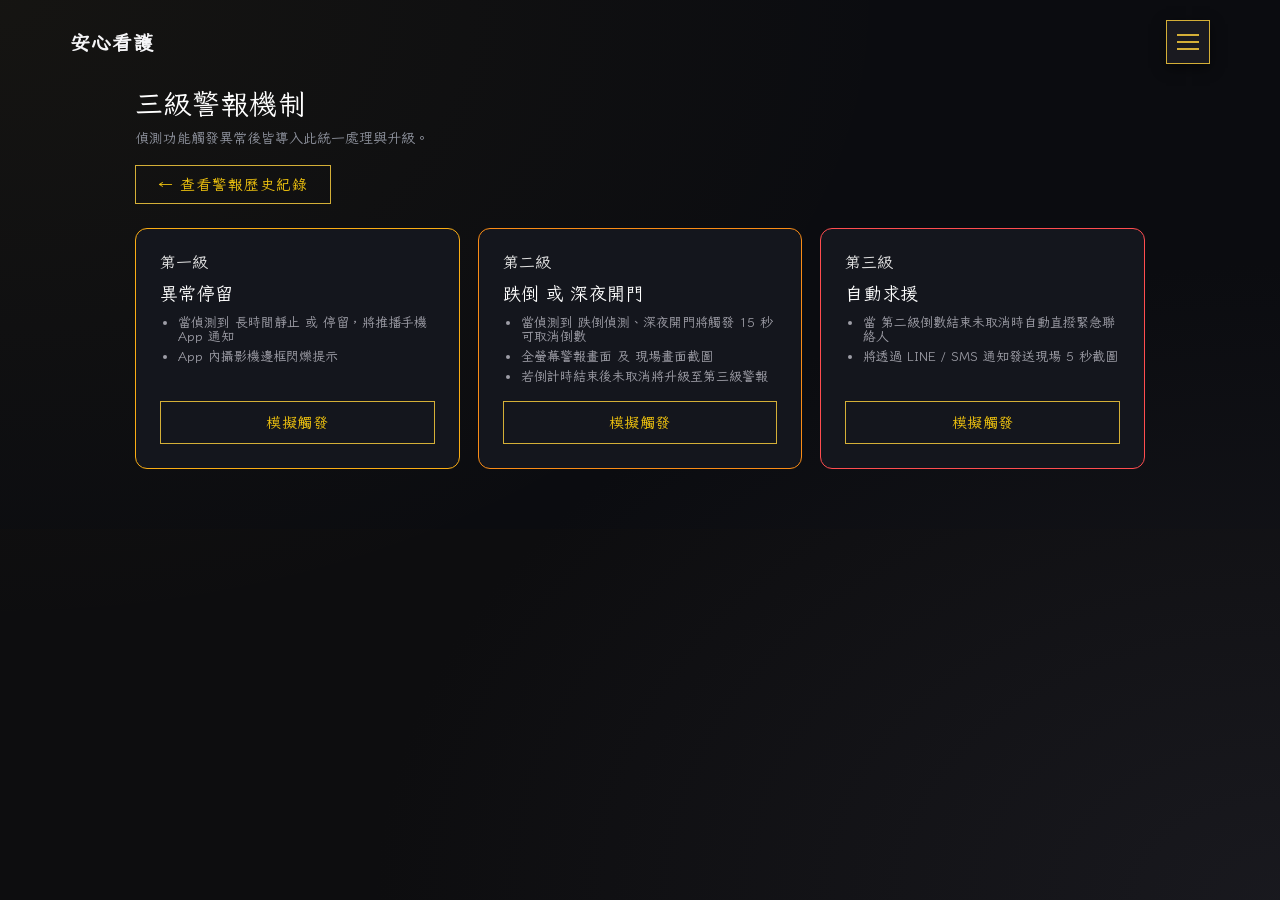
==== 三階段警報.html @ 36d9f171 "新增功能頁面與長輩端字體" ====
<!DOCTYPE html>
<html lang="zh-Hant">
<head>
<meta charset="UTF-8" />
<meta name="viewport" content="width=device-width, initial-scale=1.0" />
<title>三級警報機制</title>
<link rel="stylesheet" href="./css/design-system.css" />
<style>
  .page-head {
    display: flex !important;
    flex-direction: column !important;
    align-items: flex-start !important;
    justify-content: flex-start !important;
    gap: 16px;
    margin-bottom: 24px;
  }

  .btn-gold-outline {
    display: inline-flex;
    align-items: center;
    justify-content: center;
    gap: 8px;
    background: transparent;
    border: 1.5px solid #d4af37 !important;
    color: #f1c40f !important;
    padding: 10px 22px;
    font-size: 15px;
    font-weight: 400;
    text-decoration: none;
    letter-spacing: 1px;
    transition: all 0.2s ease;
    border-radius: 0px !important;
    width: fit-content;
    cursor: pointer;
    box-shadow: none !important;
  }
  .btn-gold-outline:hover {
    background: rgba(212, 175, 55, 0.12) !important;
    border-color: #f39c12 !important;
    color: #f39c12 !important;
  }

  .btn-gold-close {
    display: inline-flex;
    align-items: center;
    justify-content: center;
    background: transparent !important;
    border: 1.5px solid #d4af37 !important;
    color: #f1c40f !important;
    padding: 6px 16px !important;
    font-size: 13px !important;
    font-weight: 400 !important;
    letter-spacing: 1px;
    border-radius: 0px !important;
    cursor: pointer;
    box-shadow: none !important;
    outline: none !important;
    transition: all 0.2s ease;
  }
  .btn-gold-close:hover {
    background: rgba(212, 175, 55, 0.15) !important;
    border-color: #f39c12 !important;
    color: #f39c12 !important;
  }

  .btn-gold-action {
    display: inline-flex;
    align-items: center;
    justify-content: center;
    gap: 8px;
    background: #14161d;
    border: 1.5px solid #d4af37 !important;
    color: #f1c40f !important;
    padding: 12px 20px;
    font-size: 15px;
    font-weight: 400;
    text-decoration: none;
    border-radius: 0px !important;
    cursor: pointer;
    width: 100%;
    font-family: inherit;
    letter-spacing: 0.5px;
    transition: all 0.25s ease;
    box-shadow: none !important;
  }
  .btn-gold-action:hover {
    background: rgba(212, 175, 55, 0.18) !important;
    border-color: #f39c12 !important;
    color: #f39c12 !important;
  }

  .levels { grid-template-columns: repeat(3, 1fr); }
  @media (max-width: 860px) { .levels { grid-template-columns: 1fr; } }

  .level-card { 
    border-width: 1px; 
    display: flex; 
    flex-direction: column; 
    justify-content: space-between; 
    background: #14161d; 
    border-radius: 12px; 
    padding: 24px;
    box-shadow: none !important;
  }
  .level-card.l1 { border-color: var(--alert-1-yellow, #faad14); }
  .level-card.l2 { border-color: var(--alert-2-orange, #f97316); }
  .level-card.l3 { border-color: var(--alert-3-red, #ef4444); }
  .level-card ul { margin: 12px 0 18px; padding-left: 18px; font-size: 13px; color: var(--color-text-muted, #9e9ea7); }
  .level-card li { margin-bottom: 6px; }

  .toast-l1 {
    position: fixed; top: 80px; right: 24px; z-index: 150;
    width: 300px;
    background: #181b22;
    border-left: 4px solid var(--alert-1-yellow, #faad14);
    border-top: 1px solid #232630;
    border-right: 1px solid #232630;
    border-bottom: 1px solid #232630;
    border-radius: 4px;
    padding: 14px 16px;
    box-shadow: none !important;
    transform: translateX(120%);
    transition: transform 300ms ease;
  }
  .toast-l1.show { transform: translateX(0); }

  .overlay {
    position: fixed; inset: 0; background: rgba(6,8,14,0.92);
    display: none; align-items: center; justify-content: center;
    z-index: 200; padding: 20px;
  }
  .overlay.is-open { display: flex; }
  .alert-panel {
    position: relative;
    width: min(440px, 100%);
    background: #14161d;
    border-radius: 12px;
    padding: 28px;
    text-align: center;
    box-shadow: none !important;
  }
  .alert-panel.l2 { border: 1px solid var(--alert-2-orange, #f97316); }
  .alert-panel.l3 { border: 1px solid var(--alert-3-red, #ef4444); }

  .modal-close-btn {
    position: absolute;
    top: 16px;
    right: 16px;
    width: 32px;
    height: 32px;
    background: transparent;
    border: 1px solid #d4af37;
    color: #f1c40f;
    font-size: 16px;
    display: flex;
    align-items: center;
    justify-content: center;
    cursor: pointer;
    border-radius: 0px;
    transition: all 0.2s ease;
    padding: 0;
    line-height: 1;
  }
  .modal-close-btn:hover {
    background: rgba(212, 175, 55, 0.2);
    border-color: #f39c12;
    color: #ffffff;
    transform: scale(1.05);
  }

  .ring-wrap { position: relative; width: 150px; height: 150px; margin: 10px auto 20px; }
  .ring-wrap svg { transform: rotate(-90deg); }
  .ring-track { fill: none; stroke: #232630; stroke-width: 8; }
  .ring-progress { 
    fill: none; 
    stroke: var(--alert-2-orange, #f97316); 
    stroke-width: 8; 
    stroke-linecap: round; 
    transition: stroke-dashoffset 1s linear;
  }
  .ring-number { position: absolute; inset: 0; display: flex; align-items: center; justify-content: center; font-family: inherit; font-size: 42px; color: #fff; font-weight: bold; }

  .status-line {
    display: flex; align-items: center; gap: 10px;
    padding: 10px 12px; border-radius: 6px;
    background: #0d0e12;
    font-size: 13px; margin-bottom: 8px; text-align: left;
    color: #fff;
  }
  .status-line .dot { width: 8px; height: 8px; border-radius: 50%; background: #8e929d; flex-shrink: 0; }
  .status-line.done .dot { background: #22c55e; }
  .spinner {
    width: 8px; height: 8px; border-radius: 50%;
    border: 2px solid var(--alert-3-red, #ef4444);
    border-top-color: transparent;
    animation: spin 0.8s linear infinite;
  }
  @keyframes spin { to { transform: rotate(360deg); } }
</style>
</head>
<body data-nav-active="09" style="background-color: #0b0c10; color: #e0e0e0;">
<div id="topnav-mount"></div>

<div class="app-shell" style="max-width: 1050px; margin: 0 auto; padding: 24px 20px 60px;">
  <div class="page-head">
    <div>
      <h1 style="margin:0 0 8px 0; font-size:28px; color:#fff;">三級警報機制</h1>
      <p style="margin:0; font-size:14px; color:#8e929d; line-height:1.6;">偵測功能觸發異常後皆導入此統一處理與升級。</p>
    </div>
    
    <a class="btn-gold-outline" href="照顧者App與通知.html">
      ← 查看警報歷史紀錄
    </a>
  </div>

  <div class="grid levels">
    <div class="card level-card l1">
      <div>
        <span class="badge badge-1">第一級</span>
        <h3 style="margin-top:12px; color:#fff; font-size:18px;">異常停留</h3>
        <ul>
          <li>當偵測到 長時間靜止 或 停留，將推播手機 App 通知</li>
          <li>App 內攝影機邊框閃爍提示</li>
        </ul>
      </div>
      <div>
        <button class="btn-gold-action" id="triggerL1">模擬觸發</button>
      </div>
    </div>

    <div class="card level-card l2">
      <div>
        <span class="badge badge-2">第二級</span>
        <h3 style="margin-top:12px; color:#fff; font-size:18px;">跌倒 或 深夜開門</h3>
        <ul>
          <li>當偵測到 跌倒偵測、深夜開門將觸發 15 秒可取消倒數</li>
          <li>全螢幕警報畫面 及 現場畫面截圖</li>
          <li>若倒計時結束後未取消將升級至第三級警報</li>
        </ul>
      </div>
      <div>
        <button class="btn-gold-action" id="triggerL2">模擬觸發</button>
      </div>
    </div>

    <div class="card level-card l3">
      <div>
        <span class="badge badge-3">第三級</span>
        <h3 style="margin-top:12px; color:#fff; font-size:18px;">自動求援</h3>
        <ul>
          <li>當 第二級倒數結束未取消時自動直撥緊急聯絡人</li>
          <li>將透過 LINE / SMS 通知發送現場 5 秒截圖</li>
        </ul>
      </div>
      <div>
        <button class="btn-gold-action" id="triggerL3">模擬觸發</button>
      </div>
    </div>
  </div>
</div>

<div class="toast-l1" id="toastL1">
  <strong style="color: var(--alert-1-yellow, #faad14); font-size: 13px;">一級提示</strong>
  <div style="font-size: 13px; margin-top: 6px; color:#fff;">浴室已滯留 10 分鐘，請確認長輩狀況</div>
  <div style="margin-top: 12px;">
    <button class="btn-gold-close" onclick="hideToast()">關閉</button>
  </div>
</div>

<div class="overlay" id="overlayL2">
  <div class="alert-panel l2">
    <button class="modal-close-btn" id="closeL2Cross" title="關閉">✕</button>

    <span class="badge badge-2" style="margin-bottom:14px;">二級橙色警報</span>
    <h2 style="color:#fff; margin-bottom:4px;">偵測到跌倒</h2>
    <p style="color:#8e929d; font-size:13px; margin-bottom:16px;">浴室走道 ｜ 時間：剛剛</p>
    <div style="aspect-ratio:16/10; border-radius:8px; background:linear-gradient(160deg,#1c2436,#10151f); margin-bottom:16px;"></div>
    <div class="ring-wrap">
      <svg width="150" height="150">
        <circle class="ring-track" cx="75" cy="75" r="64"></circle>
        <circle class="ring-progress" id="ringProgress" cx="75" cy="75" r="64"></circle>
      </svg>
      <div class="ring-number" id="ringNumber">15</div>
    </div>
    <p style="color:#8e929d; font-size:13px; margin-bottom:18px;">倒數結束仍未取消，將自動升級為紅色緊急並撥打緊急聯絡人。</p>
    <button class="btn-gold-action" id="cancelL2" style="background:#1e222d;">已確認，取消警報</button>
  </div>
</div>

<div class="overlay" id="overlayL3">
  <div class="alert-panel l3">
    <button class="modal-close-btn" id="closeL3Cross" title="結束並關閉">✕</button>

    <span class="badge badge-3" style="margin-bottom:14px;">三級紅色緊急</span>
    <h2 style="color:#fff; margin-bottom:8px;">正在自動求援</h2>
    <p style="color:#8e929d; font-size:13px; margin-bottom:18px;">倒數已結束，系統已自動採取以下行動：</p>
    
    <div class="status-line" id="statusCall"><span class="spinner"></span>撥打緊急聯絡人 陳美玲（女兒）</div>
    <div class="status-line" id="statusClip"><span class="dot"></span>擷取現場 5 秒短片 / 截圖</div>
    <div class="status-line" id="statusSms"><span class="dot"></span>透過 LINE / SMS 發送通知</div>
    
    <div style="display:flex; flex-direction:column; gap:10px; margin-top:18px;">
      <button class="btn-gold-action" id="goToContact" style="background:#1e222d;">前往通話畫面</button>
    </div>
  </div>
</div>

<script src="js/shared.js"></script>
<script>
  const toastL1 = document.getElementById("toastL1");
  document.getElementById("triggerL1").addEventListener("click", () => {
    toastL1.classList.add("show");
    setTimeout(() => toastL1.classList.remove("show"), 6000);
  });
  function hideToast() { toastL1.classList.remove("show"); }

  const overlayL2 = document.getElementById("overlayL2");
  const overlayL3 = document.getElementById("overlayL3");
  const ringNumber = document.getElementById("ringNumber");
  const ringProgress = document.getElementById("ringProgress");

  const TOTAL_DURATION = 15;
  const RADIUS = 64;
  const CIRCUMFERENCE = 2 * Math.PI * RADIUS;

  ringProgress.style.strokeDasharray = `${CIRCUMFERENCE} ${CIRCUMFERENCE}`;
  ringProgress.style.strokeDashoffset = '0';

  let countdownTimer = null;
  let remainingTime = TOTAL_DURATION;

  function closeL2() {
    clearInterval(countdownTimer);
    overlayL2.classList.remove("is-open");
  }

  function openL2() {
    clearInterval(countdownTimer);
    remainingTime = TOTAL_DURATION;
    ringNumber.textContent = remainingTime;
    ringProgress.style.strokeDashoffset = '0';
    
    overlayL2.classList.add("is-open");

    countdownTimer = setInterval(() => {
      remainingTime--;
      ringNumber.textContent = remainingTime;

      const offset = CIRCUMFERENCE - (remainingTime / TOTAL_DURATION) * CIRCUMFERENCE;
      ringProgress.style.strokeDashoffset = offset;

      if (remainingTime <= 0) {
        clearInterval(countdownTimer);
        overlayL2.classList.remove("is-open");
        openL3();
      }
    }, 1000);
  }

  document.getElementById("triggerL2").addEventListener("click", openL2);
  document.getElementById("cancelL2").addEventListener("click", closeL2);
  document.getElementById("closeL2Cross").addEventListener("click", closeL2);

  let l3Timeouts = [];

  function closeL3() {
    l3Timeouts.forEach(t => clearTimeout(t));
    l3Timeouts = [];
    overlayL3.classList.remove("is-open");
  }

  function openL3() {
    closeL3(); 
    overlayL3.classList.add("is-open");
    
    const call = document.getElementById("statusCall");
    const clip = document.getElementById("statusClip");
    const sms = document.getElementById("statusSms");
    
    call.innerHTML = '<span class="spinner"></span>撥打緊急聯絡人 陳美玲（女兒）';
    call.classList.remove("done");
    
    clip.innerHTML = '<span class="dot"></span>擷取現場 5 秒短片 / 截圖';
    clip.classList.remove("done");
    
    sms.innerHTML = '<span class="dot"></span>透過 LINE / SMS 發送通知';
    sms.classList.remove("done");

    l3Timeouts.push(setTimeout(() => {
      call.classList.add("done");
      call.innerHTML = '<span class="dot"></span>已接通緊急聯絡人 陳美玲（女兒）';
    }, 1400));

    l3Timeouts.push(setTimeout(() => {
      clip.classList.add("done");
      clip.innerHTML = '<span class="dot"></span>已擷取現場短片 / 截圖';
    }, 2200));

    l3Timeouts.push(setTimeout(() => {
      sms.classList.add("done");
      sms.innerHTML = '<span class="dot"></span>已透過 LINE / SMS 發送通知';
    }, 3000));
  }

  document.getElementById("triggerL3").addEventListener("click", openL3);
  
  document.getElementById("closeL3Cross").addEventListener("click", closeL3);

  document.getElementById("goToContact").addEventListener("click", () => {
    window.location.href = "緊急聯繫與雙向語音.html?auto=1";
  });
</script>
</body>
</html>
---- css/design-system.css ----
@font-face {
  font-family: 'Iansui-Regular';
  src: url('../fonts/Iansui-Regular.ttf') format('truetype');
  font-weight: normal;
  font-style: normal;
  font-display: swap;
}

:root {
  --color-bg: #0d0d0f;             
  --color-bg-elevated: #16161a;    
  --color-surface: #1a1a20;        
  --color-surface-alt: #24242c;    
  --color-border: #2c2c36;         
  --color-border-soft: #202027;    

  /* ---- 文字色彩 ---- */
  --color-text: #f5f5f7;          
  --color-text-muted: #9e9ea7;    
  --color-text-faint: #63636e;     

  --color-primary: #d4af37;       
  --color-primary-light: #ebd07a;  
  --color-primary-dim: #997c22;    
  --color-safe: #52c41a;         
  --color-offline: #595959;

  /* ---- 三級警報色 ---- */
  --alert-1-yellow: #faad14;
  --alert-1-yellow-bg: rgba(250, 173, 20, 0.12);
  --alert-2-orange: #fa8c16;
  --alert-2-orange-bg: rgba(250, 140, 22, 0.14);
  --alert-3-red: #ff4d4f;
  --alert-3-red-bg: rgba(255, 77, 79, 0.16);


  --font-display: 'Iansui-Regular', -apple-system, BlinkMacSystemFont, 'PingFang TC', 'Microsoft JhengHei', sans-serif;
  --font-body: 'Iansui-Regular', -apple-system, BlinkMacSystemFont, 'PingFang TC', 'Microsoft JhengHei', sans-serif;

  --radius-sm: 0px;
  --radius-md: 0px;
  --radius-lg: 0px;
  --transition: all 0.25s cubic-bezier(0.4, 0, 0.2, 1);
  --shadow-base: 0 4px 16px rgba(0, 0, 0, 0.5), 0 0 10px rgba(212, 175, 55, 0.08);
  --shadow-hover: 0 18px 25px rgba(0, 0, 0, 0.75), 0 22px 30px -4px rgba(212, 175, 55, 0.45);
}

* {
  box-sizing: border-box;
}

html, body {
  margin: 0;
  padding: 0;
  background-color: var(--color-bg);
  background-image: 
    radial-gradient(at 0% 0%, rgba(212, 175, 55, 0.05) 0px, transparent 50%),
    radial-gradient(at 100% 100%, rgba(26, 26, 32, 0.9) 0px, transparent 50%);
  background-attachment: fixed;
  color: var(--color-text);
  font-family: var(--font-body);
  -webkit-font-smoothing: antialiased;
}

h1, h2, h3 {
  font-family: var(--font-display);
  font-weight: 500;
  letter-spacing: 0.02em;
  margin: 0 0 8px;
}

h1 { font-size: 32px; }
h2 { font-size: 24px; }
h3 { font-size: 18px; }
p  { line-height: 1.6; color: var(--color-text-muted); margin: 0 0 12px; }

a { color: var(--color-primary); text-decoration: none; }

.app-shell {
  max-width: 1180px;
  margin: 0 auto;
  padding: 32px 20px 80px;
}

.card {
  background: linear-gradient(145deg, var(--color-surface), rgba(18, 18, 22, 0.95));
  border: 1px solid var(--color-border);
  border-radius: var(--radius-md);
  padding: 24px;
  transition: var(--transition);
  position: relative;
  box-shadow: none;
}

.card:hover {
  transform: translateY(-5px);
  border-color: var(--color-primary);
  box-shadow: none !important;
  background: linear-gradient(145deg, var(--color-surface-alt), #1a1a20);
}

.grid { display: grid; gap: 18px; }
.stack { display: flex; flex-direction: column; gap: 10px; }
.row { display: flex; align-items: center; gap: 10px; }
.muted { color: var(--color-text-muted); font-size: 13px; }

::-webkit-scrollbar { width: 10px; height: 10px; }
::-webkit-scrollbar-thumb { background: var(--color-border); border-radius: 0px; }

.navbar-header {
  max-width: 1180px;
  margin: 0 auto;
  padding: 20px 20px 0;
  display: flex;
  justify-content: space-between;
  align-items: center;
  position: relative;
  z-index: 1000;
  pointer-events: auto;
}

.nav-brand {
  display: flex;
  align-items: center;
  gap: 10px;
  text-decoration: none;
}

.brand-dot {
  width: 8px;
  height: 8px;
  background-color: var(--color-safe);
  border-radius: 50%;
  box-shadow: 0 0 8px var(--color-safe);
}

.brand-title {
  font-size: 20px;
  color: var(--color-text);
  letter-spacing: 0.05em;
  font-weight: bold;
}

.hamburger-menu-wrapper {
  position: relative;
  z-index: 1001;
}

.hamburger-btn {
  appearance: none;
  -webkit-appearance: none;
  background-color: #1a1a20 !important;
  border: 1.5px solid var(--color-primary) !important;
  border-radius: 0px !important;
  outline: none;
  width: 44px;
  height: 44px;
  min-width: 44px;
  min-height: 44px;
  padding: 0;
  margin: 0;
  display: flex !important;
  flex-direction: column !important;
  justify-content: center !important;
  align-items: center !important;
  gap: 5px !important;
  cursor: pointer;
  transition: var(--transition);
  box-shadow: 0 4px 12px rgba(0, 0, 0, 0.5);
}

.hamburger-btn:hover {
  background-color: #24242c !important;
  box-shadow: 0 0 14px rgba(212, 175, 55, 0.35);
}

.hamburger-btn span {
  display: block !important;
  width: 22px !important;
  height: 2px !important;
  background-color: var(--color-primary) !important;
  border-radius: 0px !important;
  transition: transform 0.3s ease, opacity 0.3s ease;
  pointer-events: none;
}

.hamburger-menu-wrapper.open .hamburger-btn span:nth-child(1) {
  transform: translateY(7px) rotate(45deg);
}
.hamburger-menu-wrapper.open .hamburger-btn span:nth-child(2) {
  opacity: 0;
}
.hamburger-menu-wrapper.open .hamburger-btn span:nth-child(3) {
  transform: translateY(-7px) rotate(-45deg);
}

/* 下拉選單 */
.hamburger-dropdown {
  position: absolute;
  top: calc(100% + 8px);
  right: 0;
  width: 280px;
  background: rgba(18, 18, 22, 0.94);
  backdrop-filter: blur(16px);
  -webkit-backdrop-filter: blur(16px);
  border: 1.5px solid var(--color-primary);
  border-radius: 0px;
  box-shadow: 0 20px 40px rgba(0, 0, 0, 0.85), 0 0 20px rgba(212, 175, 55, 0.15);
  display: none !important;
  flex-direction: column;
  max-height: 420px;
  overflow-y: auto;
  z-index: 1002;
  pointer-events: none;
}

.hamburger-menu-wrapper.open .hamburger-dropdown {
  display: flex !important;
  pointer-events: auto;
}

.dropdown-header {
  padding: 12px 18px;
  font-size: 12px;
  color: var(--color-primary);
  border-bottom: 1px solid rgba(255, 255, 255, 0.08);
  letter-spacing: 0.05em;
}

.dropdown-item {
  display: flex;
  justify-content: space-between;
  align-items: center;
  padding: 14px 18px;
  color: var(--color-text);
  font-size: 15px;
  text-decoration: none;
  border-bottom: 1px solid rgba(255, 255, 255, 0.04);
  transition: background 0.2s ease, color 0.2s ease;
}

.dropdown-item:last-child {
  border-bottom: none;
}

.dropdown-item:hover {
  background: rgba(212, 175, 55, 0.15);
  color: var(--color-primary-light);
}

.dropdown-item.active {
  background: rgba(212, 175, 55, 0.22);
  color: var(--color-primary-light);
  font-weight: bold;
}

.dropdown-item.active::after {
  content: "✓";
  color: var(--color-primary);
  font-size: 16px;
}

/* ============================================================
   九宮格與狀態膠囊通用設定
   ============================================================ */
.camera-grid {
  position: relative;
  z-index: 10;
}

.cam-card {
  position: relative;
  z-index: 11;
  cursor: pointer !important;
  user-select: none;
}

.cam-status-tag, .status-pill {
  display: inline-flex;
  align-items: center;
  justify-content: center;
  padding: 4px 10px;
  min-height: 24px;
  font-size: 12px;
  line-height: 1.2;
  white-space: nowrap;
}
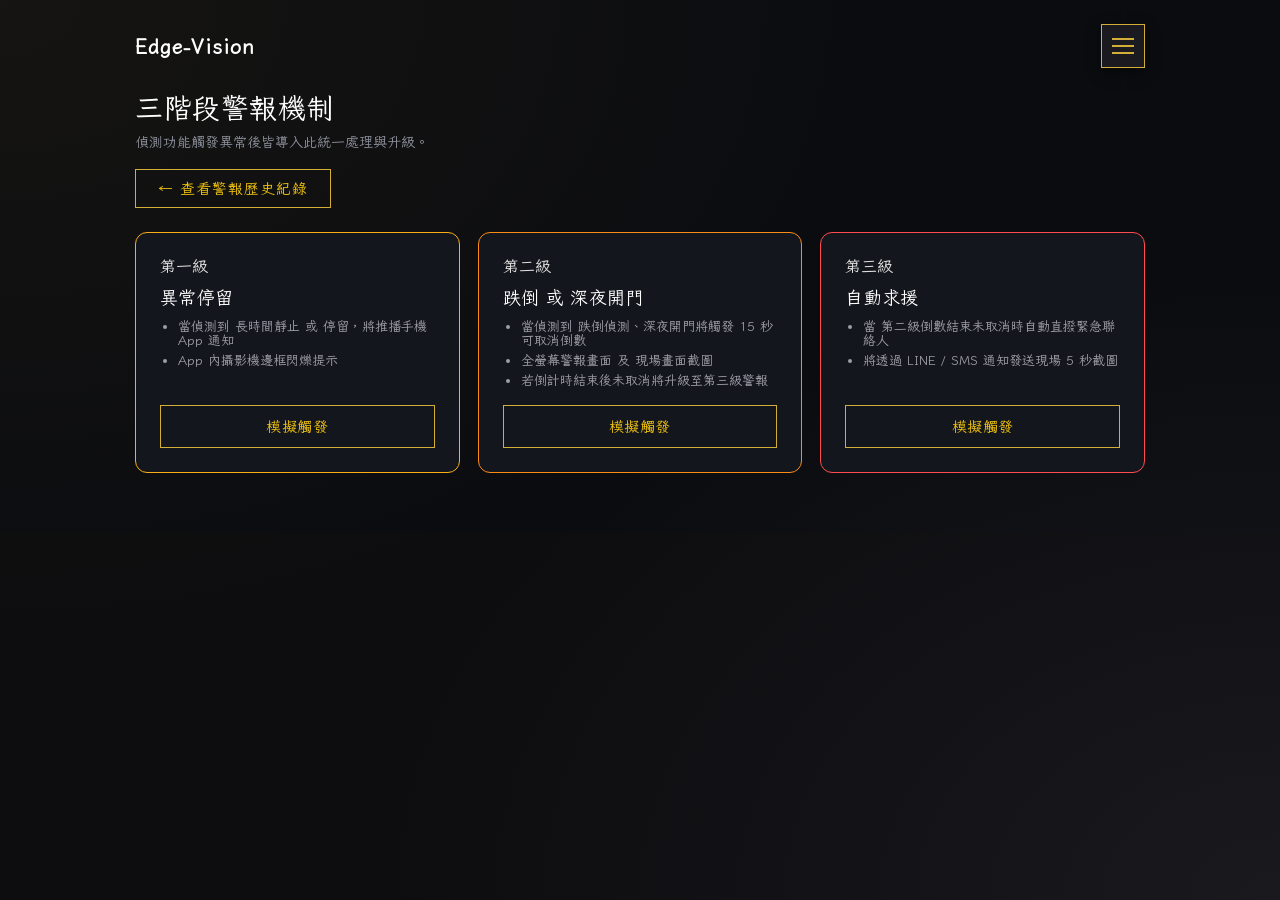
==== commit d8f85f28: "9/4" ====
--- a/三階段警報.html
+++ b/三階段警報.html
@@ -3,9 +3,149 @@
 <head>
 <meta charset="UTF-8" />
 <meta name="viewport" content="width=device-width, initial-scale=1.0" />
-<title>三級警報機制</title>
+<title>三階段警報機制</title>
 <link rel="stylesheet" href="./css/design-system.css" />
 <style>
+  /* 頂部導覽列：Logo 靠左，漢堡選單靠右 */
+  .navbar-header {
+    width: 100%;
+    max-width: 1050px;
+    margin: 0 auto;
+    padding: 24px 20px 0;
+    display: flex;
+    justify-content: space-between;
+    align-items: center;
+    box-sizing: border-box;
+  }
+
+  .nav-brand {
+    font-size: 20px;
+    color: #fff;
+    font-weight: bold;
+    text-decoration: none;
+    letter-spacing: 0.05em;
+  }
+
+  /* 漢堡按鈕 */
+  .hamburger-menu-wrapper { position: relative; z-index: 1000; }
+  
+  .hamburger-btn {
+    background: #1a1a20;
+    border: 1.5px solid #d4af37;
+    width: 44px;
+    height: 44px;
+    display: flex;
+    flex-direction: column;
+    justify-content: center;
+    align-items: center;
+    gap: 5px;
+    cursor: pointer;
+    transition: background 0.2s ease;
+  }
+
+  .hamburger-btn:hover { background: #24242c; }
+  
+  .hamburger-btn span {
+    display: block;
+    width: 20px;
+    height: 2px;
+    background-color: #d4af37;
+    transition: 0.3s;
+  }
+
+  .hamburger-menu-wrapper.open .hamburger-btn span:nth-child(1) { transform: translateY(7px) rotate(45deg); }
+  .hamburger-menu-wrapper.open .hamburger-btn span:nth-child(2) { opacity: 0; }
+  .hamburger-menu-wrapper.open .hamburger-btn span:nth-child(3) { transform: translateY(-7px) rotate(-45deg); }
+
+  /* 下拉選單 */
+  .hamburger-dropdown {
+    position: absolute;
+    top: calc(100% + 12px);
+    right: 0;
+    width: 220px;
+    background: #16161a;
+    border: 1.5px solid #d4af37;
+    display: none;
+    flex-direction: column;
+    z-index: 1000;
+    box-shadow: -4px 12px 32px rgba(0, 0, 0, 0.85);
+  }
+
+  .hamburger-menu-wrapper.open .hamburger-dropdown { display: flex; }
+
+  .dropdown-item {
+    position: relative;
+    padding: 16px 20px;
+    color: #f5f5f7;
+    text-decoration: none;
+    font-size: 16px;
+    border-bottom: 1px solid #202027;
+    display: flex;
+    justify-content: space-between;
+    align-items: center;
+    transition: background 0.2s ease, color 0.2s ease;
+  }
+
+  .dropdown-item:last-child {
+    border-bottom: none;
+  }
+
+  .dropdown-item:hover {
+    background: rgba(212, 175, 55, 0.12);
+    color: #ebd07a;
+  }
+
+  /* 被選中頁面的樣式 (打勾) */
+  .dropdown-item.active {
+    background: rgba(212, 175, 55, 0.2);
+    color: #ebd07a;
+    font-weight: bold;
+  }
+
+  .dropdown-item.active::after {
+    content: "✓";
+    color: #d4af37;
+    font-size: 16px;
+    position: static;
+    transform: none;
+    margin: 0;
+    box-shadow: none;
+    border: none;
+    background: transparent;
+    padding: 0;
+    visibility: visible;
+    opacity: 1;
+  }
+
+  /* 選單提示框 (Tooltip：向左展開) */
+  .dropdown-item[data-tooltip]::before {
+    content: attr(data-tooltip);
+    position: absolute;
+    right: 100%;
+    top: 50%;
+    transform: translateY(-50%);
+    margin-right: 12px;
+    background: #1a1a20;
+    color: #ebd07a;
+    padding: 8px 14px;
+    border: 1px solid #997c22;
+    font-size: 13px;
+    white-space: nowrap;
+    opacity: 0;
+    visibility: hidden;
+    pointer-events: none;
+    transition: opacity 0.2s ease, margin-right 0.2s ease;
+    box-shadow: -4px 6px 16px rgba(0,0,0,0.6);
+    z-index: 1010;
+  }
+
+  .dropdown-item[data-tooltip]:hover::before {
+    opacity: 1;
+    visibility: visible;
+    margin-right: 16px;
+  }
+
+  /* 原有頁面樣式 */
   .page-head {
     display: flex !important;
     flex-direction: column !important;
@@ -149,7 +289,7 @@
     width: 32px;
     height: 32px;
     background: transparent;
-    border: 1px solid #d4af37;
+    border: 1.5px solid #d4af37;
     color: #f1c40f;
     font-size: 16px;
     display: flex;
@@ -199,12 +339,35 @@
 </style>
 </head>
 <body data-nav-active="09" style="background-color: #0b0c10; color: #e0e0e0;">
-<div id="topnav-mount"></div>
+
+<!-- 頂部導覽列 -->
+<header class="navbar-header">
+  <a href="index.html?view=caregiver" class="nav-brand">Edge-Vision</a>
+  
+  <div class="hamburger-menu-wrapper" id="hamburgerMenu">
+    <button class="hamburger-btn" onclick="toggleMenu()" aria-label="選單">
+      <span></span><span></span><span></span>
+    </button>
+
+    <div class="hamburger-dropdown">
+      <a href="index.html?view=caregiver" class="dropdown-item" data-tooltip="返回九宮格即時監看畫面">即時監看</a>
+      <a href="危險區域入侵越界警報.html" class="dropdown-item" data-tooltip="框選危險區域，一旦越界即觸發警報">越界警報</a>
+      <a href="跌倒與異常姿態偵測.html" class="dropdown-item" data-tooltip="偵測跌倒後觸發警報流程">姿態偵測</a>
+      <a href="長時間靜止偵測.html" class="dropdown-item" data-tooltip="App 內閃爍與推播">靜止警報</a>
+      <a href="隱私模式開關.html" class="dropdown-item" data-tooltip="暫時遮蔽鏡頭保護私密時刻">隱私模式</a>
+      <a href="離床與夜間活動監測.html" class="dropdown-item" data-tooltip="夜間離床時間軸與深夜開門警報">夜間監測</a>
+      <a href="三階段警報.html" class="dropdown-item active" data-tooltip="黃／橙／紅與 30 秒倒數">三級警報</a>
+      <a href="緊急聯繫與雙向語音.html" class="dropdown-item" data-tooltip="自動撥號、LINE/SMS 通知、語音通話">緊急語音</a>
+      <a href="照顧者App與通知.html" class="dropdown-item" data-tooltip="彙整歷史紀錄">通知中心</a>
+      <a href="index.html" class="dropdown-item" data-tooltip="重新挑選照顧者或長輩身分">返回身分選擇</a>
+    </div>
+  </div>
+</header>
 
 <div class="app-shell" style="max-width: 1050px; margin: 0 auto; padding: 24px 20px 60px;">
   <div class="page-head">
     <div>
-      <h1 style="margin:0 0 8px 0; font-size:28px; color:#fff;">三級警報機制</h1>
+      <h1 style="margin:0 0 8px 0; font-size:28px; color:#fff;">三階段警報機制</h1>
       <p style="margin:0; font-size:14px; color:#8e929d; line-height:1.6;">偵測功能觸發異常後皆導入此統一處理與升級。</p>
     </div>
     
@@ -307,6 +470,17 @@
 
 <script src="js/shared.js"></script>
 <script>
+  function toggleMenu() {
+    document.getElementById('hamburgerMenu').classList.toggle('open');
+  }
+
+  document.addEventListener('click', function(e) {
+    const menu = document.getElementById('hamburgerMenu');
+    if (menu && !menu.contains(e.target)) {
+      menu.classList.remove('open');
+    }
+  });
+
   const toastL1 = document.getElementById("toastL1");
   document.getElementById("triggerL1").addEventListener("click", () => {
     toastL1.classList.add("show");
@@ -384,7 +558,7 @@
     clip.classList.remove("done");
     
     sms.innerHTML = '<span class="dot"></span>透過 LINE / SMS 發送通知';
-    sms.classList.remove("done");
+    clip.classList.remove("done");
 
     l3Timeouts.push(setTimeout(() => {
       call.classList.add("done");
@@ -403,7 +577,6 @@
   }
 
   document.getElementById("triggerL3").addEventListener("click", openL3);
-  
   document.getElementById("closeL3Cross").addEventListener("click", closeL3);
 
   document.getElementById("goToContact").addEventListener("click", () => {
--- a/css/design-system.css
+++ b/css/design-system.css
@@ -260,9 +260,7 @@
   font-size: 16px;
 }
 
-/* ============================================================
-   九宮格與狀態膠囊通用設定
-   ============================================================ */
+
 .camera-grid {
   position: relative;
   z-index: 10;
